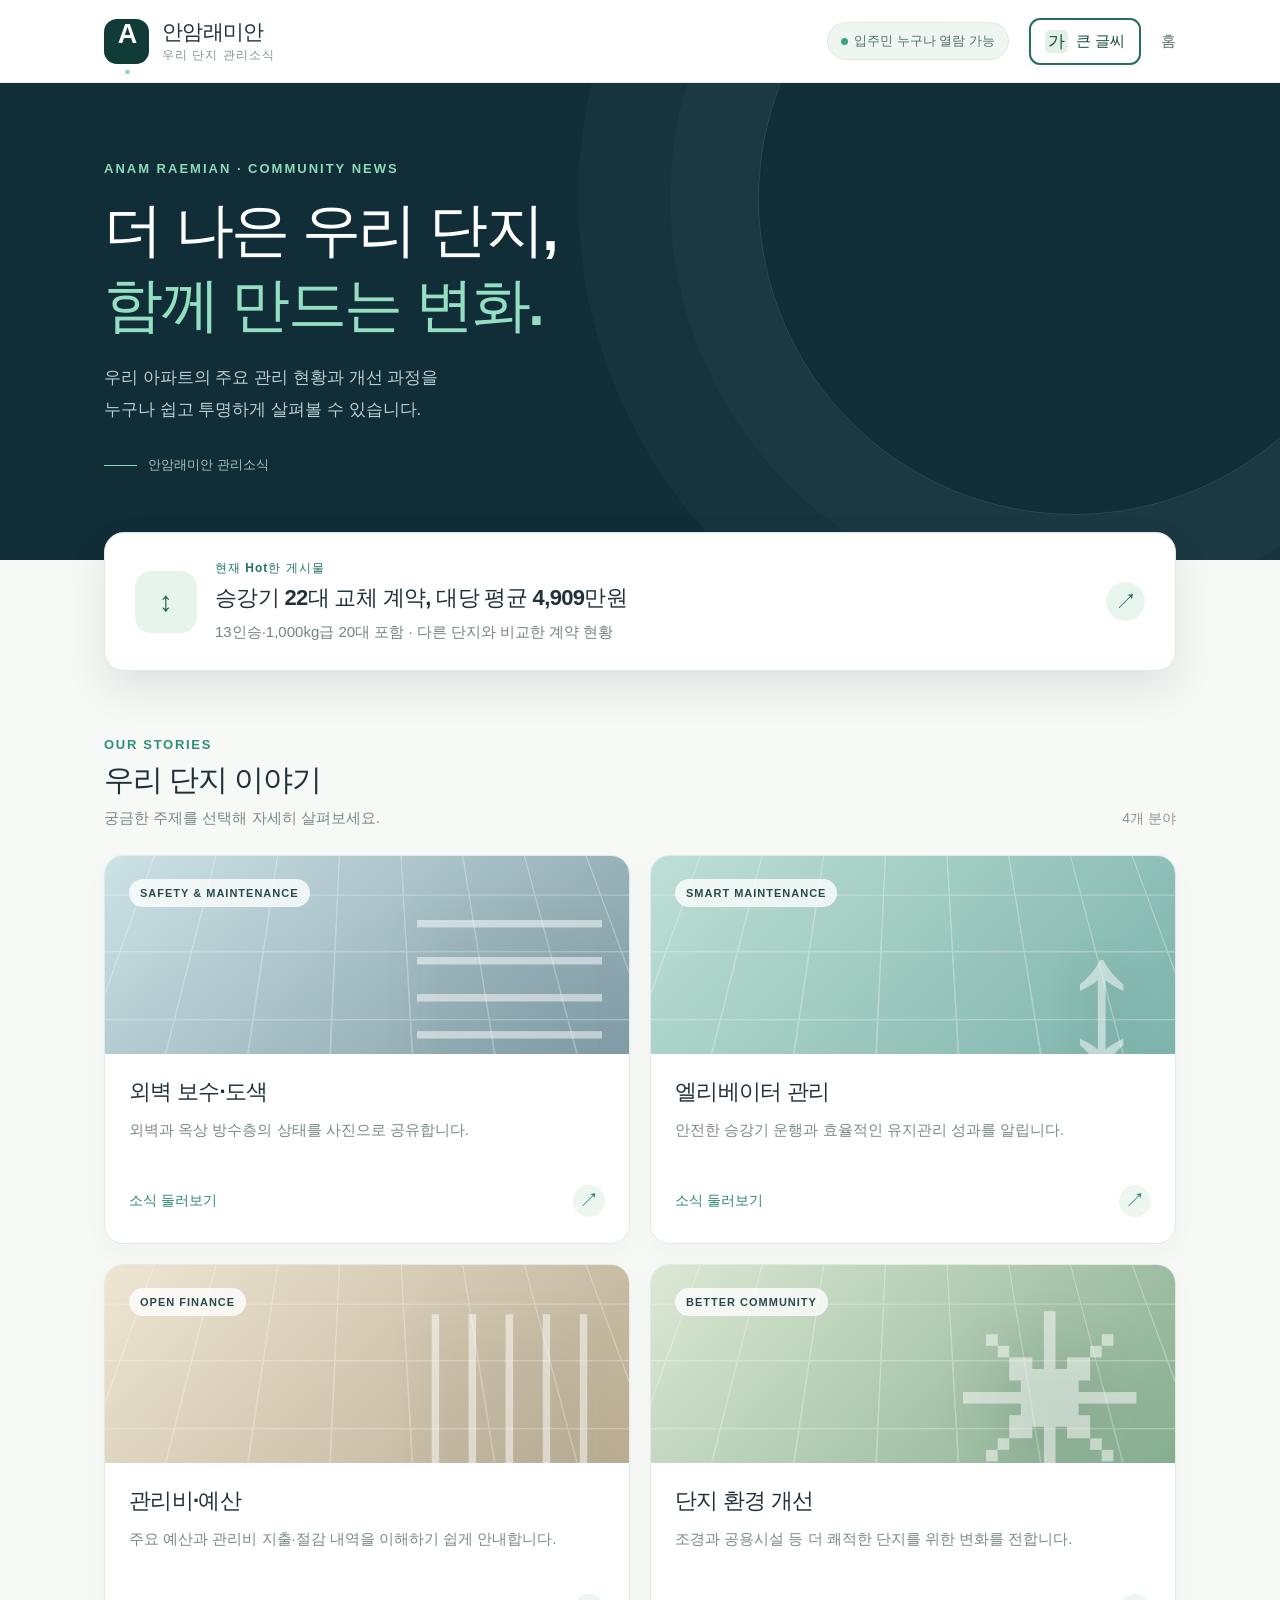
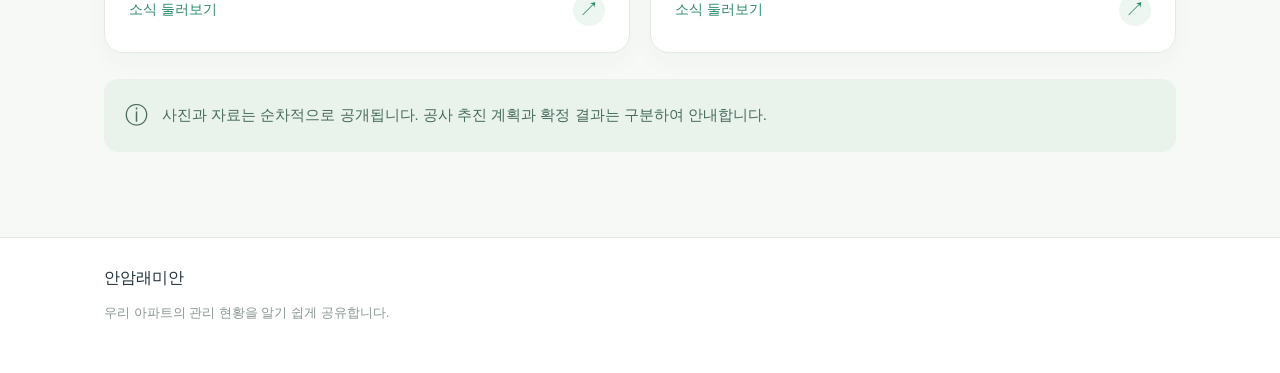
==== public/index.html @ 0c21eeae "첫 등록" ====
<!doctype html>
<html lang="ko">

<head>
    <meta charset="utf-8">
    <meta name="viewport" content="width=device-width,initial-scale=1">
    <meta name="theme-color" content="#102b39">
    <meta name="description" content="안암래미안 아파트 관리소식과 시설 개선 현황을 공유합니다.">
    <title>안암래미안 | 우리 단지 관리소식</title>
    <link rel="stylesheet" href="style.css">
    <link rel="stylesheet" href="elevator-report.css">
    <link rel="stylesheet" href="senior-mode.css">
</head>

<body>
    <header class="topbar">
        <div class="shell top-inner"><a class="brand" href="#home" aria-label="안암래미안 홈"><span
                    class="brand-symbol">A<span class="dot">.</span></span><span class="brand-copy">안암래미안<small>우리 단지
                        관리소식</small></span></a>
            <div class="top-actions"><span class="public-pill"><span class="alive"></span>입주민 누구나 열람 가능</span><button
                    type="button" class="senior-toggle" id="senior-toggle" aria-pressed="false"
                    aria-label="어르신용 큰 글씨 보기"><span class="senior-toggle-icon" aria-hidden="true">가</span><span
                        id="senior-toggle-label">큰 글씨</span></button><a href="#home" class="home-link">홈</a></div>
        </div>
    </header>
    <main id="app"></main>
    <footer class="footer">
        <div class="shell footer-inner">
            <div><strong>안암래미안</strong>
                <p>우리 아파트의 관리 현황을 알기 쉽게 공유합니다.</p>
            </div>
        </div>
    </footer>
    <div class="lightbox" id="lightbox" hidden role="dialog" aria-modal="true" aria-label="사진 확대"><button
            class="close-lightbox" aria-label="닫기">×</button><button class="prev-lightbox" aria-label="이전 사진">‹</button>
        <figure><img id="lightbox-img" alt="">
            <figcaption id="lightbox-caption"></figcaption>
        </figure><button class="next-lightbox" aria-label="다음 사진">›</button>
    </div>
    <script src="content.js"></script>
    <script src="elevator-data.js"></script>
    <script src="elevator-report.js"></script>
    <script src="accessibility.js"></script>
    <script src="app.js"></script>
</body>

</html>
---- public/style.css ----
:root{font-family:Pretendard,'Noto Sans KR',-apple-system,BlinkMacSystemFont,'Segoe UI',sans-serif;color:#21313b;background:#f7f9f7;font-synthesis:none}*{box-sizing:border-box}html{scroll-behavior:smooth}body{margin:0}a{color:inherit;text-decoration:none}button{font:inherit;cursor:pointer}button:focus-visible,a:focus-visible{outline:3px solid #339975;outline-offset:3px}.shell{max-width:1140px;margin:auto;padding:0 34px}.topbar{background:#fff;border-bottom:1px solid #e7ece9;position:sticky;top:0;z-index:10}.top-inner{height:82px;display:flex;align-items:center;justify-content:space-between}.brand{display:flex;align-items:center;gap:13px}.brand-symbol{width:45px;height:45px;display:grid;place-items:center;background:#113b36;color:white;font-weight:800;font-size:27px;border-radius:13px;letter-spacing:-2px}.dot{color:#8dd2b4}.brand-copy{font-weight:850;font-size:20px;letter-spacing:-.7px;line-height:1.15}.brand-copy small{display:block;font-size:11px;letter-spacing:1px;font-weight:600;color:#84928d;margin-top:5px}.top-actions{display:flex;align-items:center;gap:20px}.public-pill{font-size:12px;color:#527266;background:#eff6f1;border:1px solid #dceadf;border-radius:30px;padding:9px 13px}.alive{display:inline-block;width:7px;height:7px;background:#38a57b;border-radius:50%;margin-right:6px}.home-link{font-size:14px;font-weight:700;color:#61736d}.hero{background:#112e38;color:#fff;position:relative;overflow:hidden}.hero:after{content:'';position:absolute;right:-110px;top:-200px;width:630px;height:630px;border:1px solid #ffffff1f;border-radius:50%;box-shadow:0 0 0 88px #ffffff06,0 0 0 180px #ffffff06;pointer-events:none}.hero-inner{padding-top:78px;padding-bottom:86px;position:relative;z-index:1}.eyebrow{color:#8edbb7;font-size:12px;letter-spacing:2px;font-weight:800}.hero h1{font-size:clamp(34px,5.5vw,59px);line-height:1.27;letter-spacing:-2.4px;margin:17px 0 19px;font-weight:850}.hero h1 em{font-style:normal;color:#94dec1}.hero p{font-size:16px;line-height:1.9;color:#bdced0;margin:0;max-width:560px}.hero-bottom{margin-top:30px;display:flex;align-items:center;gap:11px;font-size:12px;color:#abc2bf}.line{width:33px;height:1px;background:#8edbb7}.section{padding:66px 0 85px}.section-head{display:flex;align-items:flex-end;justify-content:space-between;margin-bottom:27px}.section-head .kicker{color:#309075;font-size:12px;font-weight:800;letter-spacing:1.7px}.section-head h2{font-size:30px;letter-spacing:-1.1px;margin:8px 0 8px}.section-head p{color:#7a8a86;margin:0;font-size:14px}.count{font-size:13px;color:#8a9994}.category-grid{display:grid;grid-template-columns:repeat(2,minmax(0,1fr));gap:20px}.category-card{position:relative;border:1px solid #e1eae5;border-radius:19px;overflow:hidden;display:block;background:#fff;box-shadow:0 9px 25px #24362c08;transition:transform .2s,box-shadow .2s}.category-card:hover{transform:translateY(-4px);box-shadow:0 16px 35px #24362c17}.card-art{height:198px;position:relative;overflow:hidden;background-color:#d8e6e4}.card-art.sky{background:linear-gradient(140deg,#cce2e5,#819ca6)}.card-art.mint{background:linear-gradient(135deg,#bedfd5,#7cb3aa)}.card-art.sand{background:linear-gradient(135deg,#eee6d3,#b9ac92)}.card-art.leaf{background:linear-gradient(135deg,#dce8d5,#86ad8f)}.art-grid{position:absolute;inset:0;opacity:.29;background-image:linear-gradient(#fff 1px,transparent 1px),linear-gradient(90deg,#fff 1px,transparent 1px);background-size:48px 48px;transform:perspective(400px) rotateX(30deg) scale(1.5)}.art-icon{position:absolute;right:27px;bottom:-39px;font-size:185px;line-height:1;font-weight:200;color:#ffffff80;text-shadow:0 7px 45px #16393225}.art-tag{position:absolute;left:24px;top:23px;background:#ffffffc9;color:#294a4a;padding:8px 11px;border-radius:30px;font-size:10px;letter-spacing:1px;font-weight:800}.card-art.has-img{background-size:cover;background-position:center}.card-art.has-img .art-icon,.card-art.has-img .art-grid{display:none}.card-body{padding:23px 24px 26px}.card-body h3{font-size:21px;letter-spacing:-.7px;margin:0 0 9px}.card-body p{font-size:13px;color:#7a8b85;line-height:1.8;min-height:45px;margin:0 0 19px}.card-foot{display:flex;justify-content:space-between;align-items:center;color:#288a6c;font-size:13px;font-weight:800}.arrow-round{border-radius:50%;width:32px;height:32px;background:#edf6f1;display:grid;place-items:center;font-size:20px}.info-banner{margin-top:26px;background:#eaf2ec;border-radius:14px;display:flex;gap:14px;align-items:center;padding:18px 21px;color:#476b5d;font-size:13px;line-height:1.6}.info-mark{font-size:23px}.footer{border-top:1px solid #e0e8e3;background:#fff}.footer-inner{padding-top:30px;padding-bottom:36px;display:flex;justify-content:space-between;gap:20px}.footer strong{font-size:16px}.footer p,.footer span{font-size:12px;color:#899792;line-height:1.7}.footer span{max-width:320px}.back-link{display:inline-flex;gap:7px;align-items:center;font-size:14px;color:#607b70;font-weight:700;margin-bottom:28px}.subhero{background:#112e38;color:#fff;padding:52px 0}.subhero .eyebrow{font-size:11px}.subhero h1{margin:10px 0;font-size:38px;letter-spacing:-1.5px}.subhero p{color:#bed0cf;line-height:1.75;margin:0}.posts{display:grid;grid-template-columns:repeat(2,minmax(0,1fr));gap:16px}.post-card{display:block;border:1px solid #e0e8e3;background:#fff;border-radius:16px;padding:25px;transition:box-shadow .2s}.post-card:hover{box-shadow:0 12px 25px #1e3e3215}.post-card .meta,.date{font-size:12px;color:#86958e}.post-card h3{margin:10px 0;font-size:20px;letter-spacing:-.5px}.post-card p{color:#7a8982;line-height:1.75;font-size:14px}.post-bottom{margin-top:20px;color:#257d65;font-weight:800;font-size:13px}.article{background:#fff;border:1px solid #e2e9e5;padding:clamp(22px,4vw,44px);border-radius:20px}.article-title{font-size:clamp(27px,4vw,40px);line-height:1.3;letter-spacing:-1px;margin:13px 0 10px}.article-intro{font-size:16px;color:#6c7a74;line-height:1.85;margin:24px 0 32px}.notice{border-radius:12px;background:#f0f6f2;padding:17px 20px;color:#507665;line-height:1.8;font-size:14px}.gallery-head{margin:36px 0 16px;display:flex;justify-content:space-between;align-items:center}.gallery-head h3{margin:0}.tabs{display:flex;gap:9px;flex-wrap:wrap;margin-bottom:18px}.tab{border:1px solid #dae6df;background:white;padding:9px 14px;border-radius:30px;color:#587265;font-size:13px}.tab.active{background:#194e40;color:white;border-color:#194e40}.gallery-grid{display:grid;grid-template-columns:repeat(4,minmax(0,1fr));gap:12px}.photo{border:0;background:#f3f6f2;padding:0;border-radius:12px;overflow:hidden;text-align:left}.photo img{width:100%;aspect-ratio:1/1;object-fit:cover;display:block}.photo strong,.photo small{display:block;padding:0 11px}.photo strong{font-size:12px;padding-top:9px}.photo small{font-size:11px;color:#7e9287;padding-bottom:12px;padding-top:3px}.empty{padding:40px 25px;text-align:center;border:1px dashed #d6e4dd;border-radius:14px;color:#81928a;background:#f8faf8;font-size:14px;line-height:1.9}.lightbox{position:fixed;inset:0;background:#061714ed;color:white;z-index:100;display:flex;align-items:center;justify-content:center;gap:12px;padding:30px}.lightbox[hidden]{display:none}.lightbox figure{margin:0;max-width:min(90vw,1050px);text-align:center}.lightbox img{max-width:100%;max-height:78vh;object-fit:contain}.lightbox figcaption{padding-top:12px;font-size:13px}.lightbox button{background:#ffffff30;border:0;border-radius:50%;color:#fff;width:43px;height:43px;font-size:29px;flex-shrink:0}.close-lightbox{position:absolute;top:17px;right:17px}.lightbox button:hover{background:#ffffff55}@media(max-width:700px){.shell{padding:0 18px}.top-inner{height:68px}.brand-symbol{width:38px;height:38px;font-size:23px}.brand-copy{font-size:17px}.brand-copy small{font-size:10px}.public-pill{display:none}.hero-inner{padding-top:61px;padding-bottom:65px}.hero h1{font-size:38px;letter-spacing:-1.6px}.hero p{font-size:14px}.section{padding:44px 0 60px}.section-head h2{font-size:25px}.section-head p{font-size:12px}.category-grid{gap:12px}.card-art{height:138px}.art-icon{font-size:130px;right:8px;bottom:-22px}.art-tag{left:12px;top:12px;font-size:8px;padding:6px 8px;letter-spacing:.3px}.card-body{padding:16px 13px 17px}.card-body h3{font-size:17px;margin-bottom:7px}.card-body p{font-size:11px;line-height:1.65;min-height:72px}.card-foot{font-size:11px}.arrow-round{height:26px;width:26px;font-size:16px}.info-banner{font-size:12px}.footer-inner{display:block}.subhero{padding:39px 0}.subhero h1{font-size:29px}.posts{grid-template-columns:1fr}.gallery-grid{grid-template-columns:repeat(2,minmax(0,1fr))}.article{padding:19px}.lightbox{gap:5px;padding:10px}.lightbox button{width:28px;height:34px;border-radius:8px;font-size:22px}.lightbox figure{max-width:calc(100vw - 76px)}}@media(max-width:360px){.card-body h3{font-size:15px}.card-body p{min-height:88px}.art-tag{font-size:7px}.category-grid{gap:9px}}


/* v6: 가독성 향상 — 본문과 카드 글자 크기를 소폭 확대 (PC + 모바일) */
.brand-copy{font-size:21px}
.brand-copy small{font-size:12px}
.public-pill{font-size:13px}
.home-link{font-size:15px}
.eyebrow,.section-head .kicker{font-size:13px}
.hero p{font-size:17px}
.hero-bottom{font-size:13px}
.section-head p{font-size:15px}
.count{font-size:14px}
.art-tag{font-size:11px}
.card-body h3{font-size:22px}
.card-body p{font-size:15px;min-height:50px}
.card-foot{font-size:14px}
.info-banner{font-size:15px}
.footer p,.footer span{font-size:13px}
.back-link{font-size:15px}
.subhero p{font-size:17px}
.post-card .meta,.date{font-size:13px}
.post-card p{font-size:15px}
.post-bottom{font-size:14px}
.article-intro{font-size:17px}
.notice{font-size:16px}
.tab{font-size:15px}
.photo strong{font-size:14px}
.photo small{font-size:13px}
.lightbox figcaption{font-size:15px}
.empty{font-size:15px}

@media(max-width:700px){
  .brand-copy{font-size:18px}
  .brand-copy small{font-size:11px}
  .hero p{font-size:15px}
  .hero-bottom{font-size:13px}
  .section-head p{font-size:14px}
  .art-tag{font-size:10px}
  .card-body h3{font-size:18px;line-height:1.4}
  .card-body p{font-size:13px;line-height:1.65;min-height:86px}
  .card-foot{font-size:12px}
  .info-banner{font-size:14px}
  .subhero p{font-size:15px}
  .post-card p{font-size:15px}
  .photo strong{font-size:13px}
  .photo small{font-size:12px}
}
@media(max-width:360px){
  .card-body h3{font-size:17px}
  .card-body p{font-size:12.5px;min-height:98px}
  .art-tag{font-size:9px}
}
---- public/elevator-report.css ----
/* 승강기 비교 리포트: 기존 사이트의 카드 디자인과 조화되는 독립 스타일 */
.spotlight-wrap{position:relative;margin-top:-28px;z-index:2}.spotlight{display:flex;justify-content:space-between;align-items:center;gap:22px;background:#fff;border:1px solid #deebe3;box-shadow:0 18px 40px #071d1719;padding:25px 30px;border-radius:20px}.spotlight-left{display:flex;align-items:center;gap:18px}.spotlight-icon{width:62px;height:62px;flex-shrink:0;background:#e7f4eb;color:#20694e;display:grid;place-items:center;border-radius:16px;font-size:28px}.spotlight-tag{display:inline-block;color:#21765a;font-weight:850;font-size:11px;letter-spacing:1px}.spotlight h2{font-size:20px;letter-spacing:-.65px;margin:6px 0}.spotlight p{color:#73857b;font-size:13px;line-height:1.7;margin:0}.spotlight-arrow{display:grid;place-items:center;flex-shrink:0;width:39px;height:39px;background:#e8f5ee;border-radius:50%;color:#287257;font-size:22px}.spotlight:hover{box-shadow:0 20px 45px #071d1728}
.elevator-report{margin-top:22px}.report-hero{color:#fff;background:radial-gradient(circle at 100% 0%,#2e725b 0%,transparent 43%),linear-gradient(125deg,#123c36,#102a36);padding:clamp(24px,5vw,42px);border-radius:18px;overflow:hidden}.report-eyebrow{font-size:11px;letter-spacing:1.5px;color:#a6e1c7;font-weight:800}.report-hero h2{font-size:clamp(24px,4vw,38px);line-height:1.35;letter-spacing:-1.2px;margin:16px 0}.report-hero h2 span{color:#a9eed0}.report-hero p{font-size:14px;color:#d3e1dc;line-height:1.9;max-width:630px}.report-hero-strip{display:flex;flex-wrap:wrap;gap:10px;margin-top:28px}.report-hero-strip span{border:1px solid #ffffff43;background:#ffffff12;border-radius:30px;padding:9px 13px;font-size:12px}.report-hero-strip b{color:#b6f6d3;margin-left:4px}
.report-stat-grid{display:grid;grid-template-columns:repeat(4,minmax(0,1fr));gap:11px;margin:16px 0 48px}.report-stat{background:#f2f7f3;border:1px solid #e0ece2;border-radius:14px;padding:19px 15px;min-width:0}.report-stat small{display:block;font-size:11px;color:#688375;font-weight:750}.report-stat>b{display:block;margin:10px 0 8px;font-size:clamp(22px,2.7vw,31px);letter-spacing:-1px;white-space:nowrap;color:#184e3b}.report-stat b em{font-size:12px;font-style:normal;font-weight:750;margin-left:3px}.report-stat .stat-text{font-size:25px}.report-stat>span{color:#6e8879;font-size:10px;line-height:1.5;display:block}.report-stat-feature{background:#184e3b}.report-stat-feature small,.report-stat-feature>b,.report-stat-feature span{color:white}
.report-section{margin:48px 0}.report-section-head{display:flex;align-items:flex-start;gap:14px;margin-bottom:22px}.report-no{background:#e7f4ed;color:#287b58;font-weight:850;font-size:13px;padding:9px;border-radius:9px;flex-shrink:0}.report-section-head h3{font-size:clamp(19px,2.6vw,25px);margin:0 0 8px;line-height:1.4;letter-spacing:-.7px;color:#1b3832}.report-section-head p{font-size:13px;line-height:1.75;color:#819085;margin:0}.report-highlight{background:#edf6f0;border-left:4px solid #319b73;padding:16px 19px;border-radius:0 10px 10px 0;font-size:14px;color:#597866;line-height:1.75;margin-bottom:18px}.report-highlight strong{font-size:17px;color:#244c38}.report-highlight em{font-style:normal;color:#16875e}
.raw-chart{background:#f9fbfa;border:1px solid #e7eee9;padding:19px;border-radius:14px}.report-bar-row{display:grid;grid-template-columns:164px 1fr 83px;align-items:center;gap:11px;min-height:29px;margin:5px 0;font-size:11px}.report-bar-label{white-space:nowrap;overflow:hidden;text-overflow:ellipsis;color:#5c7366}.report-bar-track{background:#e6eeea;border-radius:4px;height:10px;overflow:hidden}.report-bar-fill{height:100%;display:block;background:#a1bdb0;border-radius:4px}.report-bar-value{text-align:right;color:#527766;white-space:nowrap;font-weight:780;font-variant-numeric:tabular-nums}.report-bar-value small{font-size:10px;font-weight:400;margin-left:2px}.report-bar-ours{margin:9px -9px;padding:7px 9px;border-radius:10px;background:#e5f4ec}.report-bar-ours .report-bar-label,.report-bar-ours .report-bar-value{font-weight:850;color:#096b45}.report-bar-ours .report-bar-fill{background:#149468}
.report-fine{font-size:11px;line-height:1.9;color:#778b80;margin:13px 0}.report-fine strong{color:#5b7566}.report-fine a{color:#1b7959;text-decoration:underline;text-underline-offset:3px}.report-soft{background:#f7faf8;border:1px solid #e7eee9;border-radius:16px;padding:25px}.report-story-grid{display:grid;grid-template-columns:repeat(2,minmax(0,1fr));gap:13px}.report-story{background:white;border:1px solid #e4ede6;border-radius:14px;padding:22px}.story-mark{display:grid;place-items:center;width:42px;height:42px;border-radius:12px;background:#e1f1e8;color:#19704e;font-size:21px;font-weight:900}.report-story h4{margin:17px 0 7px;font-size:16px;color:#214a3a}.report-story p{font-size:12px;line-height:1.9;color:#6c7c72;margin:0}.report-subtitle{margin:27px 0 11px;font-size:17px}.report-warning{background:#fff7e9;border:1px solid #f0ddbb;padding:15px 17px;border-radius:10px;font-size:12px;line-height:1.8;color:#886a3e}.report-warning strong{display:block;margin-bottom:3px;color:#815520;font-size:13px}
.normalized-chart{border:1px solid #e2ebe4;background:white;border-radius:13px;padding:19px;margin-top:14px}.norm-row{display:grid;grid-template-columns:138px 1fr 108px;align-items:center;gap:13px;min-height:65px;padding:7px 5px;border-bottom:1px solid #e6eee8}.norm-row:last-child{border-bottom:none}.norm-label strong,.norm-label small,.norm-value strong,.norm-value small{display:block}.norm-label strong{color:#41614f;font-size:12px}.norm-label small{color:#91a198;font-size:10px;line-height:1.4;margin-top:4px}.norm-track{height:16px;border-radius:4px;background:#edf3ed;overflow:hidden}.norm-track>span{height:100%;display:block;background:#a1bcaf;border-radius:4px}.norm-value{text-align:right}.norm-value strong{color:#47735d;font-size:15px;font-variant-numeric:tabular-nums}.norm-value strong small{display:inline;font-size:10px;margin-left:2px}.norm-value>small{color:#83978a;font-size:10px;margin-top:3px}.norm-ours{background:#ebf7ef;border-radius:10px;padding-left:8px;padding-right:8px}.norm-ours .norm-track span{background:#24946c}.norm-ours .norm-label strong,.norm-ours .norm-value strong{color:#116e4a}
.timeline{border-left:2px solid #cce5d4;margin:22px 0 22px 13px}.timeline-item{padding:0 0 23px 22px;display:grid;grid-template-columns:112px 1fr;gap:12px;position:relative}.timeline-item:last-child{padding-bottom:0}.timeline-item:before{content:'';position:absolute;left:-8px;top:3px;width:12px;height:12px;border-radius:50%;background:#bad9c8;border:2px solid white;box-shadow:0 0 0 1px #cce5d4}.timeline-item.current:before{background:#199169}.timeline-item>span{font-size:12px;color:#277953;font-weight:800}.timeline-item strong{font-size:14px}.timeline-item p{font-size:12px;color:#75877a;line-height:1.75;margin:6px 0 0}
.report-details{background:#f6f9f6;border:1px solid #e1eae3;border-radius:13px;overflow:hidden}.report-details>summary{padding:17px 21px;cursor:pointer;font-size:14px;font-weight:780;color:#296046;display:flex;justify-content:space-between}.report-details summary::marker{content:''}.report-details>summary span{font-size:19px}.report-details[open]>summary span{transform:rotate(180deg)}.table-scroller{overflow-x:auto;max-width:100%;padding:0 15px}.report-table{width:100%;border-collapse:collapse;min-width:760px;font-size:11px}.report-table th,.report-table td{border-bottom:1px solid #e1ebe4;padding:11px 8px;text-align:left;white-space:nowrap}.report-table thead th{font-size:11px;color:#6a806e;background:#e6efe9}.report-table tbody th{font-weight:670}.report-table tbody tr:nth-child(even){background:#fff}.report-table tbody tr.our-row{background:#dff3e7;font-weight:850;color:#0b734d}.report-table .align-num{text-align:right;font-weight:800}.row-tag{font-size:9px;color:#fff;background:#167e58;border-radius:6px;padding:3px 5px;margin-left:4px}.report-details>.report-fine{padding:0 20px 14px}
.report-ending{background:#e8f3ed;border-radius:13px;padding:25px;margin-top:45px}.report-ending b{display:block;color:#20563d;font-size:19px}.report-ending p{color:#597866;line-height:1.85;font-size:13px;margin:10px 0 0}
@media(max-width:800px){.report-stat-grid{grid-template-columns:repeat(2,minmax(0,1fr));gap:10px}.report-bar-row{grid-template-columns:125px 1fr 75px;gap:7px}.report-bar-label{font-size:10px}.norm-row{grid-template-columns:110px 1fr 98px;gap:7px}}
@media(max-width:550px){.spotlight{padding:16px 15px;gap:10px}.spotlight-left{gap:11px}.spotlight-icon{width:42px;height:42px;font-size:21px;border-radius:10px}.spotlight h2{font-size:15px;line-height:1.5}.spotlight p{font-size:10px}.spotlight-arrow{width:26px;height:26px;font-size:17px}.spotlight-tag{font-size:9px}.report-hero{padding:23px 17px}.report-hero p{font-size:12px}.report-hero-strip{gap:7px}.report-hero-strip span{font-size:10px;padding:7px 9px}.report-stat-grid{margin-bottom:35px}.report-stat{padding:15px 11px}.report-stat>b{font-size:23px}.report-stat b em{font-size:10px}.report-stat .stat-text{font-size:22px}.report-section{margin:34px 0}.report-section-head{gap:8px}.report-section-head h3{font-size:19px}.report-highlight{font-size:12px}.report-highlight strong{font-size:14px}.raw-chart{padding:8px}.report-bar-row{grid-template-columns:95px 1fr 67px;gap:5px;font-size:10px;min-height:27px}.report-bar-label{font-size:9px}.report-bar-value{font-size:10px}.report-bar-value small{font-size:8px}.report-bar-track{height:9px}.report-soft{padding:17px 12px}.report-story-grid{grid-template-columns:1fr}.report-story{padding:17px}.normalized-chart{padding:8px}.norm-row{grid-template-columns:90px 1fr 75px;gap:6px;min-height:62px}.norm-label strong{font-size:11px}.norm-label small{font-size:9px}.norm-value strong{font-size:12px}.norm-value strong small{font-size:8px}.norm-value>small{font-size:9px}.timeline-item{grid-template-columns:90px 1fr;gap:8px;padding-left:16px}.timeline-item>span{font-size:10px}.timeline-item strong{font-size:12px}.report-ending{padding:19px}.report-ending b{font-size:16px}}
@media print{.topbar,.footer,.back-link,.spotlight-wrap,.lightbox{display:none!important}.article{border:none!important;padding:0!important}.report-details{break-inside:avoid}.report-details:not([open]) .table-scroller{display:block!important}.report-hero,.report-stat-feature{print-color-adjust:exact}}

.report-chart-legend{display:flex;gap:13px;flex-wrap:wrap;margin:12px 0;font-size:11px;color:#647c6c}.report-chart-legend span{display:inline-flex;align-items:center;gap:6px}.report-chart-legend i{display:inline-block;width:10px;height:10px;border-radius:3px}.legend-before,.report-bar-before .report-bar-fill{background:#d7ac76}.legend-ours{background:#149468}.legend-other{background:#a1bdb0}.before-label{display:block;font-size:9px;color:#a67d4b;margin-top:3px}


/* v6: 승강기 홍보·비교표 글자 가독성 개선 */
.spotlight-tag{font-size:12px}
.spotlight h2{font-size:22px}
.spotlight p{font-size:15px}
.report-eyebrow{font-size:12px}
.report-hero p{font-size:16px}
.report-hero-strip span{font-size:13px}
.report-stat small{font-size:13px}
.report-stat>span{font-size:12px}
.report-stat b em{font-size:13px}
.report-section-head p{font-size:15px}
.report-highlight{font-size:16px}
.report-bar-row{font-size:13px;min-height:32px}
.report-bar-value small{font-size:11px}
.report-fine{font-size:13px}
.report-story h4{font-size:17px}
.report-story p{font-size:14px}
.report-warning{font-size:14px}
.report-warning strong{font-size:15px}
.norm-label strong{font-size:14px}
.norm-label small{font-size:12px}
.norm-value strong{font-size:16px}
.norm-value>small{font-size:12px}
.timeline-item>span{font-size:14px}
.timeline-item strong{font-size:15px}
.timeline-item p{font-size:14px}
.report-details>summary{font-size:16px}
.report-table{font-size:13px;min-width:820px}
.report-table thead th{font-size:13px}
.report-ending p{font-size:15px}
.report-chart-legend{font-size:13px}
.before-label{font-size:11px}

@media(max-width:800px){
  .report-bar-row{font-size:12px}
}
@media(max-width:550px){
  .spotlight h2{font-size:17px}
  .spotlight p{font-size:12px}
  .spotlight-tag{font-size:11px}
  .report-hero p{font-size:14px}
  .report-hero-strip span{font-size:12px}
  .report-stat small{font-size:12px}
  .report-stat>span{font-size:11px}
  .report-section-head p{font-size:14px}
  .report-highlight{font-size:14px}
  .report-highlight strong{font-size:16px}
  .report-bar-row{font-size:11px;min-height:31px}
  .report-bar-label,.report-bar-value{font-size:11px}
  .report-bar-value small{font-size:10px}
  .report-fine{font-size:12px}
  .report-story p{font-size:14px}
  .report-warning{font-size:13px}
  .norm-label strong{font-size:12px}
  .norm-label small,.norm-value>small{font-size:11px}
  .norm-value strong{font-size:13px}
  .timeline-item>span{font-size:12px}
  .timeline-item strong{font-size:14px}
  .timeline-item p{font-size:13px}
  .report-ending b{font-size:17px}
}
---- public/senior-mode.css ----
/*
 * 안암래미안 v7 · 어르신용 큰 글씨 보기
 * v6 디자인/게시판/사진/보고서 코드에 영향을 주지 않도록
 * html.senior-mode 클래스로만 동작합니다.
 * 폰트 확대, 명도 대비, 터치 대상 확대. 모바일 카드는 한 줄 한 개.
 */
.senior-toggle {
  min-height: 44px;
  padding: 10px 14px;
  border: 2px solid #277052;
  border-radius: 11px;
  background: #fff;
  color: #184c37;
  font-size: 15px;
  font-weight: 850;
  display: inline-flex;
  align-items: center;
  justify-content: center;
  gap: 8px;
  white-space: nowrap;
  box-shadow: 0 2px 8px #153a280d;
}
.senior-toggle:hover { background:#f0f7f2 }
.senior-toggle:focus-visible { outline: 3px solid #157f53; outline-offset: 3px }
.senior-toggle-icon {
  display: inline-grid;
  place-items: center;
  width: 23px;
  height: 23px;
  border-radius: 5px;
  background: #e2f1e8;
  font-size: 17px;
  line-height: 1;
}
html.senior-mode .senior-toggle {
  background: #184c37;
  color: #fff;
  border-color: #184c37;
}
html.senior-mode .senior-toggle-icon { background: #def2e5; color:#184c37 }

/* 기본 가독성 */
html.senior-mode { font-size: 20px }
html.senior-mode body { color: #162a22; background: #f7faf7 }
html.senior-mode .top-inner { min-height: 84px; height: auto; padding-top: 10px; padding-bottom: 10px; gap: 12px }
html.senior-mode .top-actions { gap: 14px }
html.senior-mode .brand-copy { font-size: 23px }
html.senior-mode .brand-copy small { font-size: 14px; color:#3f5c4f }
html.senior-mode .home-link { font-size: 19px; color:#1c4d36; padding: 11px 4px; min-height: 44px }
html.senior-mode .hero-inner { padding-top: 76px; padding-bottom: 78px }
html.senior-mode .hero h1 { font-size: clamp(40px,5.1vw,65px); line-height: 1.38; letter-spacing: -1.5px }
html.senior-mode .hero p { font-size: 21px; line-height: 1.8; color:#e2eded }
html.senior-mode .hero-bottom,html.senior-mode .eyebrow,html.senior-mode .section-head .kicker { font-size: 16px }
html.senior-mode .section-head h2 { font-size: 38px; line-height: 1.3 }
html.senior-mode .section-head p { font-size: 20px; color:#3c584b; line-height:1.7 }
html.senior-mode .count { font-size: 17px; color:#3c584b }
html.senior-mode .category-grid { gap: 24px }
html.senior-mode .category-card { border: 2px solid #a4bdad }
html.senior-mode .card-body { padding: 26px }
html.senior-mode .card-body h3 { font-size: 27px; line-height:1.45 }
html.senior-mode .card-body p { font-size: 20px; line-height: 1.75; min-height:0; color:#385247 }
html.senior-mode .card-foot { font-size: 19px; color:#185e45 }
html.senior-mode .arrow-round { min-width: 44px; min-height: 44px; font-size:24px }
html.senior-mode .art-tag { font-size: 13px }
html.senior-mode .info-banner { font-size: 20px; line-height:1.75; color:#284d3c }
html.senior-mode .footer strong { font-size:22px }
html.senior-mode .footer p,html.senior-mode .footer span { font-size: 17px; color:#40594c }
html.senior-mode .back-link { font-size:20px; min-height:44px; align-items:center }
html.senior-mode .subhero h1 { font-size:43px }
html.senior-mode .subhero p { font-size:20px; color:#e0eeea }
html.senior-mode .post-card { padding:30px; border:2px solid #b1c7b9 }
html.senior-mode .post-card h3 { font-size:25px; line-height:1.45 }
html.senior-mode .post-card .meta,html.senior-mode .date { font-size:17px; color:#445a4d }
html.senior-mode .post-card p { font-size:20px; line-height:1.8; color:#385246 }
html.senior-mode .post-bottom { font-size:19px }
html.senior-mode .article-title { font-size:clamp(31px,4.5vw,46px); line-height:1.42 }
html.senior-mode .article-intro { font-size:21px; line-height:1.9; color:#354d42 }
html.senior-mode .notice { font-size:20px; line-height:1.85; color:#28563e }
html.senior-mode .gallery-head h3 { font-size:26px }
html.senior-mode .gallery-head h3 span { font-size:18px!important; color:#405d4c!important }
html.senior-mode .tabs { gap:12px }
html.senior-mode .tab { min-height:50px; border:2px solid #70967d; font-size:19px; padding:11px 19px; color:#194b36; font-weight:750 }
html.senior-mode .tab.active { color:white; border-color:#194e40 }
html.senior-mode .gallery-grid { grid-template-columns: repeat(3,minmax(0,1fr)); gap:18px }
html.senior-mode .photo { border:2px solid #ccdcd0; border-radius:13px }
html.senior-mode .photo strong { font-size:19px; padding:12px 14px 0 }
html.senior-mode .photo small { font-size:17px; line-height:1.6; padding:4px 14px 15px; color:#375543 }
html.senior-mode .empty { font-size:20px; color:#385445 }
html.senior-mode .lightbox { gap:13px }
html.senior-mode .lightbox button { width:54px; height:54px; font-size:34px; border:1px solid #ffffff91 }
html.senior-mode .lightbox figcaption { font-size:21px; line-height:1.5 }

/* 승강기 계약 보고서: 텍스트, 그래프, 표 모두 함께 확대 */
html.senior-mode .spotlight { padding:29px 30px; border:2px solid #9bbdab }
html.senior-mode .spotlight-tag { font-size:16px }
html.senior-mode .spotlight h2 { font-size:26px; line-height:1.45 }
html.senior-mode .spotlight p { font-size:19px; line-height:1.75; color:#395647 }
html.senior-mode .spotlight-icon { width:66px; height:66px }
html.senior-mode .spotlight-arrow { width:48px; height:48px }
html.senior-mode .report-eyebrow { font-size:16px }
html.senior-mode .report-hero h2 { font-size:clamp(30px,4vw,43px); line-height:1.4 }
html.senior-mode .report-hero p { font-size:21px; line-height:1.85; color:#edf7f3 }
html.senior-mode .report-hero-strip span { font-size:18px; padding:12px 15px }
html.senior-mode .report-stat small { font-size:17px; color:#3b5948 }
html.senior-mode .report-stat>b { font-size:clamp(25px,2.8vw,34px); white-space:normal; overflow-wrap:anywhere }
html.senior-mode .report-stat .stat-text { font-size:28px }
html.senior-mode .report-stat b em { font-size:16px }
html.senior-mode .report-stat>span { font-size:16px; line-height:1.6; color:#415c4c }
html.senior-mode .report-stat-feature small,html.senior-mode .report-stat-feature span { color:white }
html.senior-mode .report-section-head h3 { font-size:29px; line-height:1.5 }
html.senior-mode .report-section-head p { font-size:19px; color:#40594d }
html.senior-mode .report-no { font-size:18px; padding:12px }
html.senior-mode .report-highlight { font-size:20px; line-height:1.75; color:#294e3a }
html.senior-mode .report-highlight strong { font-size:22px }
html.senior-mode .report-chart-legend { font-size:17px; line-height:1.6 }
html.senior-mode .report-bar-row { grid-template-columns:190px 1fr 99px; min-height:43px; font-size:17px; gap:11px }
html.senior-mode .report-bar-label { font-size:16px; color:#2e4e3a }
html.senior-mode .report-bar-value { font-size:17px; color:#204d38 }
html.senior-mode .report-bar-value small { font-size:14px }
html.senior-mode .report-fine { font-size:17px; line-height:1.85; color:#3f5b4a }
html.senior-mode .report-story h4 { font-size:23px }
html.senior-mode .report-story p { font-size:19px; line-height:1.85; color:#3b5244 }
html.senior-mode .report-subtitle { font-size:23px }
html.senior-mode .report-warning { font-size:18px; line-height:1.8; color:#6c4e22 }
html.senior-mode .report-warning strong { font-size:20px }
html.senior-mode .norm-row { grid-template-columns:170px 1fr 135px; min-height:82px }
html.senior-mode .norm-label strong { font-size:18px }
html.senior-mode .norm-label small { font-size:15px; color:#426450 }
html.senior-mode .norm-value strong { font-size:20px }
html.senior-mode .norm-value strong small { font-size:14px }
html.senior-mode .norm-value>small { font-size:16px; color:#3d6149 }
html.senior-mode .timeline-item>span { font-size:18px }
html.senior-mode .timeline-item strong { font-size:21px }
html.senior-mode .timeline-item p { font-size:18px; color:#3d5647 }
html.senior-mode .report-details>summary { font-size:21px; min-height:60px; align-items:center }
html.senior-mode .report-table { font-size:18px; min-width:1050px }
html.senior-mode .report-table thead th { font-size:18px; color:#2d4b36 }
html.senior-mode .report-table th,html.senior-mode .report-table td { padding:16px 13px }
html.senior-mode .row-tag { font-size:14px; padding:5px 8px }
html.senior-mode .before-label { font-size:14px; color:#6c4a24 }
html.senior-mode .report-ending b { font-size:24px }
html.senior-mode .report-ending p { font-size:20px; color:#335643 }

@media (max-width: 850px) {
  html.senior-mode .category-grid, html.senior-mode .posts { grid-template-columns: 1fr }
  html.senior-mode .gallery-grid { grid-template-columns:repeat(2,minmax(0,1fr)) }
  html.senior-mode .report-stat-grid { grid-template-columns:repeat(2,minmax(0,1fr)) }
  html.senior-mode .report-story-grid { grid-template-columns:1fr }
}
@media (max-width: 700px) {
  .senior-toggle { padding:9px 10px; font-size:14px; gap:5px }
  .senior-toggle-icon { width:20px; height:20px; font-size:15px }
  .top-actions { gap:10px }
  html.senior-mode .top-inner { min-height:74px; padding-top:8px; padding-bottom:8px }
  html.senior-mode .top-actions { gap:9px }
  html.senior-mode .brand-copy { font-size:18px }
  html.senior-mode .brand-copy small { font-size:11px }
  html.senior-mode .home-link { font-size:17px; padding:11px 0 }
  html.senior-mode .hero-inner { padding-top:53px; padding-bottom:58px }
  html.senior-mode .hero h1 { font-size:clamp(33px,8vw,41px); line-height:1.5; letter-spacing:-1px }
  html.senior-mode .hero p { font-size:19px; line-height:1.8 }
  html.senior-mode .hero p br { display:none }
  html.senior-mode .section-head { gap:10px; align-items:flex-start }
  html.senior-mode .section-head h2 { font-size:30px }
  html.senior-mode .section-head p { font-size:18px }
  html.senior-mode .card-art { height:200px }
  html.senior-mode .card-body { padding:23px }
  html.senior-mode .card-body h3 { font-size:26px }
  html.senior-mode .card-body p { font-size:19px; min-height:0 }
  html.senior-mode .card-foot { font-size:18px }
  html.senior-mode .info-banner { font-size:18px }
  html.senior-mode .subhero h1 { font-size:34px }
  html.senior-mode .subhero p { font-size:18px }
  html.senior-mode .article { padding:21px }
  html.senior-mode .article-intro { font-size:19px }
  html.senior-mode .notice { font-size:18px }
  html.senior-mode .post-card h3 { font-size:24px }
  html.senior-mode .post-card p { font-size:19px }
  html.senior-mode .photo strong { font-size:17px }
  html.senior-mode .photo small { font-size:15px }
  html.senior-mode .gallery-head h3 { font-size:23px }
  html.senior-mode .lightbox { padding:9px; gap:4px }
  html.senior-mode .lightbox button { width:39px; height:50px; font-size:27px; border-radius:8px }
  html.senior-mode .lightbox figure { max-width:calc(100vw - 94px) }
  html.senior-mode .lightbox figcaption { font-size:18px }
  html.senior-mode .spotlight { padding:22px 17px }
  html.senior-mode .spotlight-icon { display:none }
  html.senior-mode .spotlight h2 { font-size:22px }
  html.senior-mode .spotlight p { font-size:17px }
  html.senior-mode .spotlight-tag { font-size:14px }
  html.senior-mode .report-hero h2 { font-size:clamp(27px,7vw,37px) }
  html.senior-mode .report-hero p { font-size:19px }
  html.senior-mode .report-hero-strip span { font-size:16px }
  html.senior-mode .report-section-head h3 { font-size:24px }
  html.senior-mode .report-section-head p { font-size:18px }
  html.senior-mode .report-highlight { font-size:18px }
  html.senior-mode .report-highlight strong { font-size:19px }
  html.senior-mode .raw-chart { padding:12px }
  html.senior-mode .report-bar-row {
    display:grid; grid-template-columns:minmax(0,1fr) auto;
    gap:6px 12px; min-height:72px; padding:9px 3px; align-items:center;
    border-bottom:1px solid #dfe9e1;
  }
  html.senior-mode .report-bar-label { grid-row:1; grid-column:1; font-size:17px; white-space:normal; overflow:visible; text-overflow:clip }
  html.senior-mode .report-bar-value { grid-row:1; grid-column:2; font-size:18px }
  html.senior-mode .report-bar-track { grid-row:2; grid-column:1/-1; height:12px }
  html.senior-mode .norm-row {
    grid-template-columns:minmax(0,1fr) auto; gap:8px 10px;
    min-height:90px; padding:11px 7px;
  }
  html.senior-mode .norm-label { grid-row:1; grid-column:1 }
  html.senior-mode .norm-value { grid-row:1; grid-column:2 }
  html.senior-mode .norm-track { grid-row:2; grid-column:1/-1; height:15px }
  html.senior-mode .norm-label strong { font-size:17px }
  html.senior-mode .norm-label small { font-size:14px }
  html.senior-mode .norm-value strong { font-size:18px }
  html.senior-mode .norm-value>small { font-size:14px }
  html.senior-mode .timeline-item { grid-template-columns:1fr; gap:5px }
  html.senior-mode .report-hero-strip { gap:9px }
  html.senior-mode .report-stat>b { font-size:26px }
  html.senior-mode .report-stat small { font-size:15px }
  html.senior-mode .report-stat>span { font-size:14px }
  html.senior-mode .report-story p,html.senior-mode .report-ending p { font-size:18px }
}
@media (max-width: 370px) {
  .senior-toggle { gap:4px; padding:8px 9px; font-size:13px }
  .senior-toggle-icon { display:none }
  html.senior-mode .brand-symbol { width:34px; height:34px; font-size:20px }
  html.senior-mode .brand { gap:7px }
  html.senior-mode .brand-copy { font-size:16px }
  html.senior-mode .brand-copy small { font-size:10px }
  html.senior-mode .top-actions { gap:7px }
}
@media (prefers-reduced-motion: reduce) {
  html.senior-mode *,html.senior-mode *::before,html.senior-mode *::after { animation-duration:0.01ms!important; transition-duration:0.01ms!important; scroll-behavior:auto!important }
}
@media print { .senior-toggle { display:none!important } }
/* 좁은 화면에서 '4개 분야'가 여러 줄로 찢어지지 않도록 보정 */
html.senior-mode .section-head > div { min-width: 0 }
html.senior-mode .section-head .count { flex: 0 0 auto; white-space: nowrap }
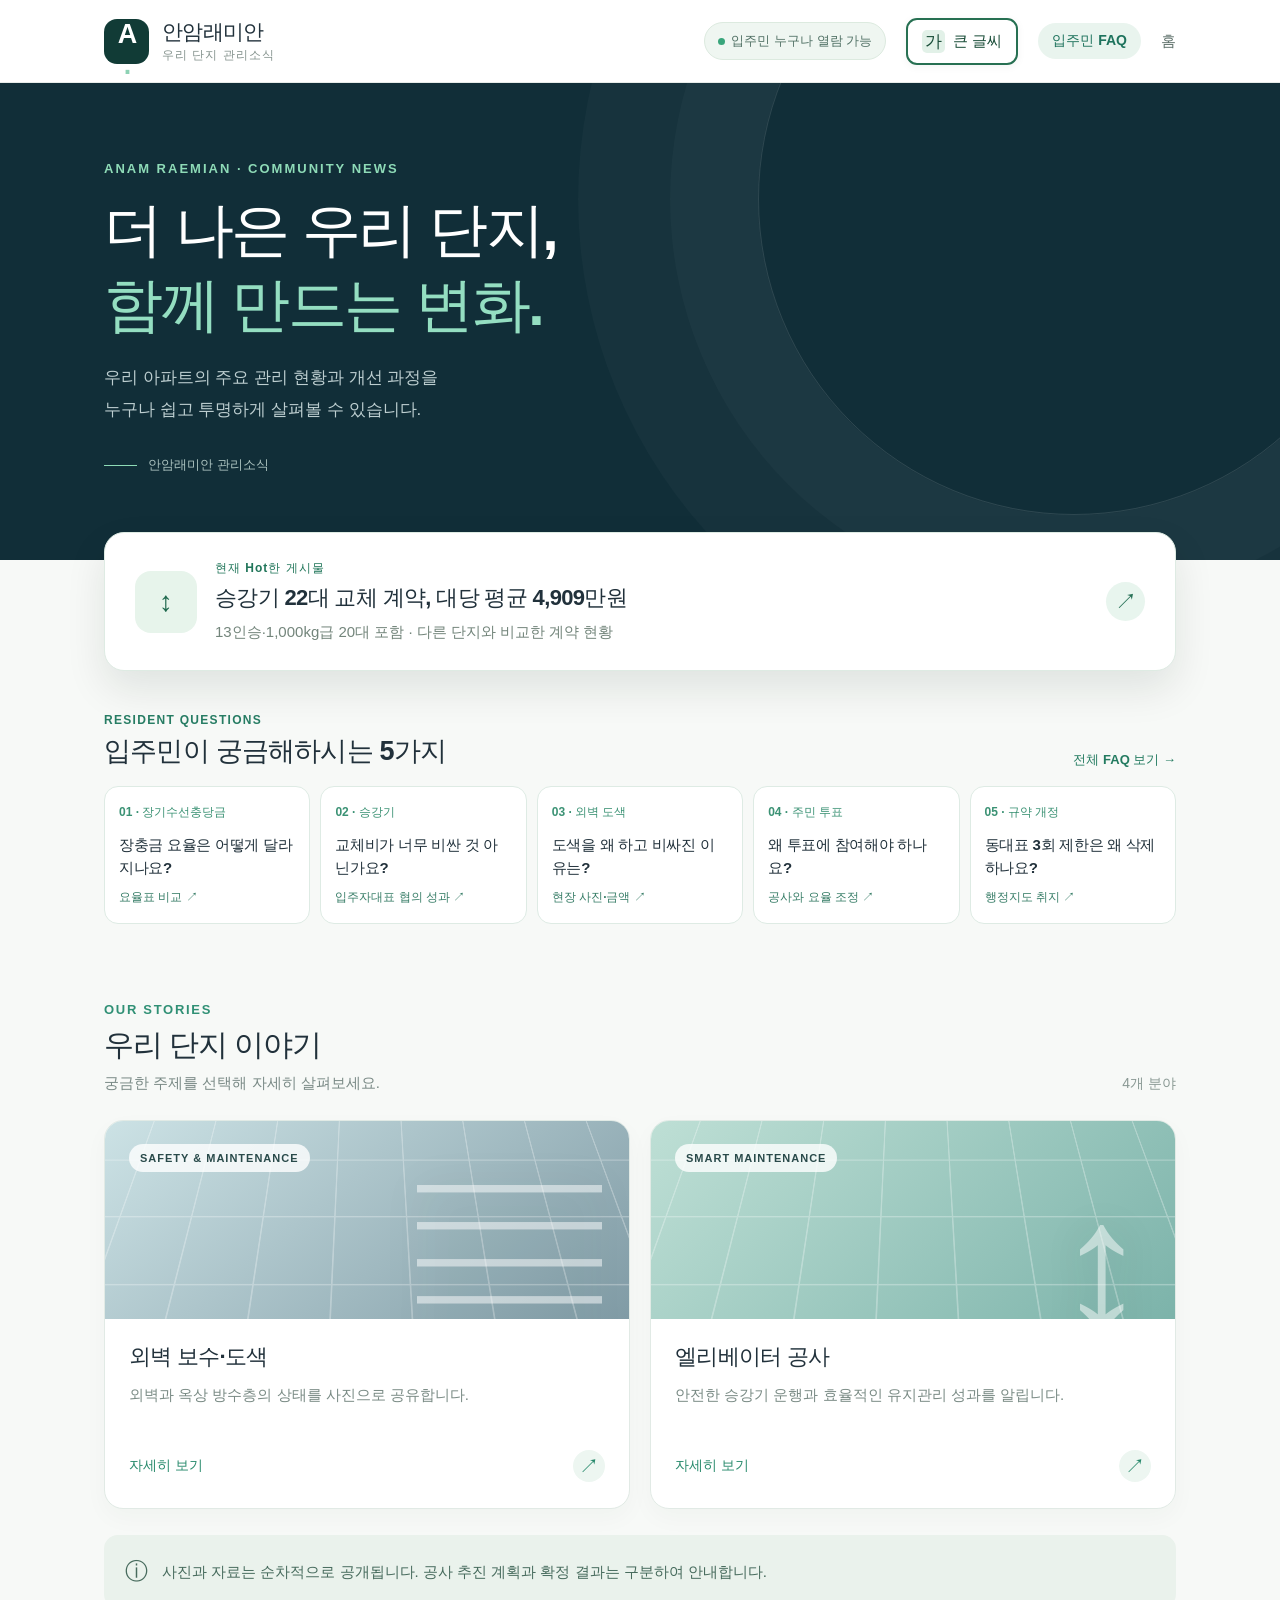
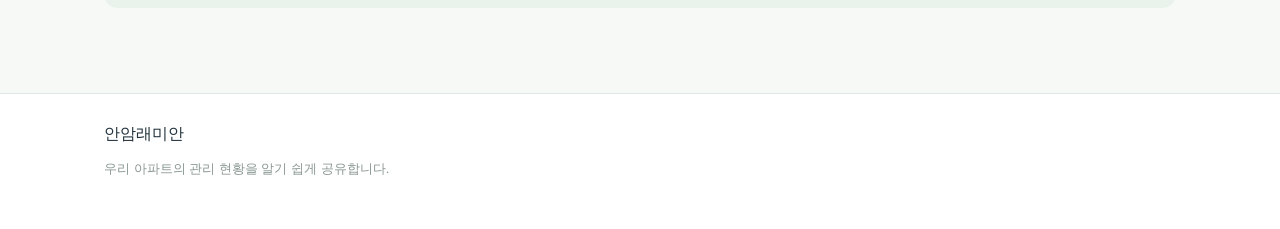
==== commit 1c00de28: "입주민 FAQ 수정 및 큰 글씨 모드 개선" ====
--- a/public/index.html
+++ b/public/index.html
@@ -10,6 +10,7 @@
     <link rel="stylesheet" href="style.css">
     <link rel="stylesheet" href="elevator-report.css">
     <link rel="stylesheet" href="senior-mode.css">
+    <link rel="stylesheet" href="resident-faq.css">
 </head>
 
 <body>
@@ -20,7 +21,7 @@
             <div class="top-actions"><span class="public-pill"><span class="alive"></span>입주민 누구나 열람 가능</span><button
                     type="button" class="senior-toggle" id="senior-toggle" aria-pressed="false"
                     aria-label="어르신용 큰 글씨 보기"><span class="senior-toggle-icon" aria-hidden="true">가</span><span
-                        id="senior-toggle-label">큰 글씨</span></button><a href="#home" class="home-link">홈</a></div>
+                        id="senior-toggle-label">큰 글씨</span></button><a href="#faq" class="faq-nav-link">입주민 FAQ</a><a href="#home" class="home-link">홈</a></div>
         </div>
     </header>
     <main id="app"></main>
@@ -41,6 +42,7 @@
     <script src="elevator-data.js"></script>
     <script src="elevator-report.js"></script>
     <script src="accessibility.js"></script>
+    <script src="resident-faq.js"></script>
     <script src="app.js"></script>
 </body>
 
--- a/public/resident-faq.css
+++ b/public/resident-faq.css
@@ -0,0 +1,1111 @@
+/* 입주민 FAQ : 기존 홈페이지의 녹색·남색 톤 유지 */
+.top-actions .faq-nav-link {
+    font-size: 14px;
+    font-weight: 800;
+    color: #1e735d;
+    border-radius: 24px;
+    padding: 9px 14px;
+    background: #e9f4ee
+}
+
+.faq-entry {
+    padding: 42px 0 12px
+}
+
+.faq-entry-head {
+    display: flex;
+    justify-content: space-between;
+    align-items: end;
+    gap: 12px;
+    margin-bottom: 17px
+}
+
+.faq-entry-head .kicker {
+    font-size: 12px;
+    color: #277d64;
+    font-weight: 800;
+    letter-spacing: 1.3px
+}
+
+.faq-entry-head h2 {
+    font-size: 27px;
+    letter-spacing: -.8px;
+    margin: 6px 0 0
+}
+
+.faq-entry-head a {
+    color: #237b60;
+    font-size: 13px;
+    font-weight: 800
+}
+
+.faq-entry-grid {
+    display: grid;
+    grid-template-columns: repeat(5, minmax(0, 1fr));
+    gap: 10px
+}
+
+.faq-entry-grid a {
+    background: #fff;
+    border: 1px solid #deebe4;
+    border-radius: 14px;
+    padding: 17px 14px;
+    transition: transform .15s, box-shadow .15s;
+    display: flex;
+    flex-direction: column;
+    min-height: 136px
+}
+
+.faq-entry-grid a:hover,
+.faq-topic-grid a:hover {
+    transform: translateY(-2px);
+    box-shadow: 0 9px 24px #1b4f3815
+}
+
+.faq-entry-grid span {
+    font-size: 12px;
+    font-weight: 800;
+    color: #3b9274
+}
+
+.faq-entry-grid strong {
+    margin-top: 12px;
+    font-size: 15px;
+    line-height: 1.55;
+    letter-spacing: -.3px
+}
+
+.faq-entry-grid small {
+    color: #377d67;
+    margin-top: auto;
+    padding-top: 10px;
+    font-size: 12px;
+    font-weight: 700
+}
+
+.faq-hero {
+    background: radial-gradient(circle at 88% 10%, #236257 0, transparent 40%), #112e38;
+    color: white;
+    padding: 64px 0 62px
+}
+
+.faq-home-link {
+    display: inline-block;
+    color: #b8d5c8;
+    font-size: 14px;
+    margin-bottom: 27px;
+    font-weight: 700
+}
+
+.faq-hero h1 {
+    font-size: clamp(34px, 5vw, 52px);
+    line-height: 1.3;
+    letter-spacing: -1.5px;
+    margin: 16px 0 16px
+}
+
+.faq-hero h1 em {
+    font-style: normal;
+    color: #91ddbe
+}
+
+.faq-hero p {
+    font-size: 17px;
+    color: #d1e0da;
+    line-height: 1.85;
+    margin: 0
+}
+
+.faq-revision {
+    color: #c1d6cd;
+    margin-top: 25px;
+    font-size: 12px
+}
+
+.faq-content {
+    padding-top: 40px
+}
+
+.faq-topic-grid {
+    display: grid;
+    grid-template-columns: repeat(2, minmax(0, 1fr));
+    gap: 13px
+}
+
+.faq-topic-grid a {
+    background: white;
+    border: 1px solid #dde8e3;
+    padding: 23px;
+    border-radius: 15px;
+    display: flex;
+    flex-direction: column;
+    gap: 9px;
+    transition: transform .15s, box-shadow .15s
+}
+
+.faq-topic-grid a:first-child {
+    grid-row: span 2;
+    background: #e7f3eb;
+    border-color: #cbded3
+}
+
+.faq-topic-count {
+    font-size: 12px;
+    color: #318068;
+    font-weight: 800
+}
+
+.faq-topic-grid strong {
+    font-size: 19px;
+    line-height: 1.5;
+    letter-spacing: -.5px
+}
+
+.faq-topic-grid small {
+    font-size: 13px;
+    line-height: 1.6;
+    color: #647d71
+}
+
+.faq-topic-arrow {
+    font-size: 12px;
+    color: #268567;
+    margin-top: auto;
+    font-weight: 800
+}
+
+.faq-general-note {
+    margin: 20px 0 54px;
+    font-size: 14px;
+    color: #5d786c;
+    line-height: 1.8;
+    border-left: 4px solid #5c9b80;
+    padding: 6px 0 6px 16px
+}
+
+.faq-state {
+    font-weight: 800
+}
+
+.faq-articles {
+    display: flex;
+    flex-direction: column;
+    gap: 27px
+}
+
+.resident-faq-article {
+    background: #fff;
+    border: 1px solid #e0e9e4;
+    box-shadow: 0 8px 25px #23392c08;
+    border-radius: 18px;
+    padding: clamp(21px, 4vw, 43px);
+    scroll-margin-top: 100px
+}
+
+.faq-article-header {
+    display: flex;
+    align-items: flex-start;
+    gap: 20px;
+    padding-bottom: 20px;
+    border-bottom: 1px solid #e4ece7
+}
+
+.faq-index {
+    font-size: 18px;
+    font-weight: 800;
+    color: #2b8c70;
+    background: #e7f5ed;
+    padding: 13px;
+    border-radius: 13px
+}
+
+.faq-chip {
+    font-size: 12px;
+    color: #32866a;
+    font-weight: 800
+}
+
+.faq-article-header h2 {
+    font-size: clamp(23px, 3vw, 29px);
+    letter-spacing: -.9px;
+    line-height: 1.45;
+    margin: 6px 0 0
+}
+
+.faq-article-body {
+    font-size: 15px;
+    line-height: 1.85;
+    color: #4d6158
+}
+
+.faq-lead {
+    font-size: 17px;
+    line-height: 1.9;
+    color: #354d43;
+    margin: 26px 0
+}
+
+.faq-article-body h4 {
+    font-size: 15px;
+    margin: 6px 0 12px;
+    color: #314d40
+}
+
+.faq-duo {
+    display: grid;
+    grid-template-columns: 1fr 1fr;
+    gap: 15px;
+    margin: 26px 0
+}
+
+.faq-number {
+    padding: 24px;
+    border-radius: 14px;
+    background: #f1f4f2;
+    border: 1px solid #e5ece7
+}
+
+.faq-number.proposed {
+    background: #eaf7ef;
+    border: 1px solid #c9e5d2
+}
+
+.faq-number span {
+    display: block;
+    font-size: 13px;
+    font-weight: 800;
+    color: #607d6b
+}
+
+.faq-number strong {
+    display: block;
+    font-size: 42px;
+    font-weight: 850;
+    letter-spacing: -1.4px;
+    color: #314f43;
+    line-height: 1.2;
+    margin: 8px 0
+}
+
+.faq-number.proposed strong {
+    color: #17755b
+}
+
+.faq-number small {
+    font-size: 21px
+}
+
+.faq-number p {
+    font-size: 12px;
+    color: #67786d;
+    margin: 0
+}
+
+.faq-callout {
+    background: #eaf5ed;
+    border: 1px solid #d9e9dc;
+    padding: 21px 23px;
+    border-radius: 13px;
+    margin: 25px 0
+}
+
+.faq-callout.neutral {
+    background: #f4f6f5;
+    border-color: #e2e9e4
+}
+
+.faq-callout strong,
+.faq-check>strong {
+    font-size: 16px;
+    color: #225f4a
+}
+
+.faq-callout p,
+.faq-check p {
+    margin: 10px 0 0
+}
+
+.faq-callout p+p,
+.faq-check p+p {
+    margin-top: 12px
+}
+
+.faq-tables {
+    display: grid;
+    grid-template-columns: 1fr 1fr;
+    gap: 22px;
+    margin: 28px 0
+}
+
+.faq-table-scroll {
+    max-width: 100%;
+    overflow-x: auto;
+    border: 1px solid #dee8e2;
+    border-radius: 11px
+}
+
+.faq-table {
+    border-collapse: collapse;
+    font-size: 13px;
+    line-height: 1.45;
+    width: 100%;
+    white-space: nowrap
+}
+
+.faq-table th {
+    text-align: left;
+    background: #e9f0ec;
+    color: #416354;
+    padding: 12px 10px
+}
+
+.faq-table td {
+    padding: 11px 10px;
+    border-top: 1px solid #e8efeb
+}
+
+.faq-table td:not(:first-child) {
+    font-variant-numeric: tabular-nums
+}
+
+.faq-table tr:nth-child(even) {
+    background: #fbfdfa
+}
+
+.faq-table-strong {
+    font-weight: 850;
+    color: #207153
+}
+
+.faq-fine {
+    font-size: 12px;
+    color: #73857a;
+    line-height: 1.75
+}
+
+.faq-stat-grid {
+    display: grid;
+    grid-template-columns: repeat(3, minmax(0, 1fr));
+    gap: 12px;
+    margin: 24px 0
+}
+
+.faq-stat {
+    background: #eef6f0;
+    border-radius: 12px;
+    padding: 18px
+}
+
+.faq-stat span {
+    display: block;
+    font-size: 12px;
+    font-weight: 800;
+    color: #59816c
+}
+
+.faq-stat strong {
+    font-size: 29px;
+    color: #22694f;
+    line-height: 1.5
+}
+
+.faq-stat small {
+    font-size: 13px;
+    margin-left: 4px
+}
+
+.faq-check {
+    padding: 22px;
+    border-radius: 12px;
+    background: #f6f8f4;
+    border-left: 4px solid #78ab90;
+    margin: 23px 0
+}
+
+.faq-bullet-grid {
+    display: grid;
+    grid-template-columns: repeat(2, minmax(0, 1fr));
+    gap: 14px;
+    margin: 23px 0
+}
+
+.faq-bullet-grid>div {
+    border: 1px solid #e0ebe4;
+    background: #fff;
+    border-radius: 12px;
+    padding: 20px
+}
+
+.faq-bullet-grid strong {
+    display: block;
+    color: #256c51;
+    font-size: 15px
+}
+
+.faq-bullet-grid p {
+    margin: 9px 0 0
+}
+
+.faq-budget {
+    border-radius: 15px;
+    background: #122f38;
+    padding: 23px 24px;
+    color: #d9e9e1;
+    margin: 26px 0
+}
+
+.faq-budget>span {
+    font-size: 14px;
+    font-weight: 800
+}
+
+.faq-budget-numbers {
+    display: flex;
+    justify-content: space-around;
+    align-items: center;
+    gap: 15px;
+    margin: 22px 0
+}
+
+.faq-budget-numbers>div {
+    display: flex;
+    flex-direction: column;
+    gap: 5px
+}
+
+.faq-budget-numbers small {
+    color: #b8cfc5;
+    font-size: 12px
+}
+
+.faq-budget-numbers strong {
+    font-size: clamp(22px, 3.5vw, 31px);
+    color: white;
+    white-space: nowrap
+}
+
+.faq-budget-numbers>div:last-child strong {
+    color: #9de6c3
+}
+
+.faq-budget-arrow {
+    font-size: 24px;
+    color: #9de6c3
+}
+
+.faq-budget p {
+    margin-bottom: 0;
+    color: #d2e0d8
+}
+
+.faq-steps {
+    margin: 24px 0 24px;
+    padding-left: 28px;
+    display: flex;
+    flex-direction: column;
+    gap: 17px
+}
+
+.faq-steps li {
+    padding-left: 7px
+}
+
+.faq-steps li::marker {
+    font-weight: 850;
+    color: #318969
+}
+
+.faq-steps strong {
+    font-size: 16px;
+    color: #2a604c
+}
+
+.faq-steps p {
+    margin: 6px 0
+}
+
+.faq-source {
+    padding-top: 18px;
+    border-top: 1px solid #e3ebe6;
+    margin-top: 28px;
+    display: flex;
+    align-items: center;
+    gap: 12px;
+    flex-wrap: wrap
+}
+
+.faq-source-link {
+    background: #eef5f0;
+    color: #226d51;
+    border-radius: 9px;
+    padding: 9px 12px;
+    font-size: 13px;
+    font-weight: 800
+}
+
+.faq-source-link:hover {
+    background: #dfeee3
+}
+
+.faq-source>span {
+    display: block;
+    width: 100%;
+    font-size: 12px;
+    color: #798b7e
+}
+
+.faq-back {
+    text-align: right;
+    padding-top: 16px
+}
+
+.faq-back a {
+    color: #45866b;
+    font-weight: 800;
+    font-size: 12px
+}
+
+.faq-finish {
+    background: #e6f2e9;
+    border-radius: 15px;
+    margin-top: 32px;
+    padding: 30px;
+    color: #375d49
+}
+
+.faq-finish strong {
+    font-size: 20px
+}
+
+.faq-finish p {
+    line-height: 1.75
+}
+
+.faq-finish a {
+    font-weight: 800;
+    color: #227959
+}
+
+@media(max-width:800px) {
+    .faq-entry-grid {
+        grid-template-columns: repeat(3, minmax(0, 1fr))
+    }
+
+    .faq-tables {
+        grid-template-columns: 1fr
+    }
+
+    .faq-topic-grid {
+        grid-template-columns: 1fr
+    }
+
+    .faq-topic-grid a:first-child {
+        grid-row: auto
+    }
+}
+
+@media(max-width:600px) {
+    .faq-entry {
+        padding-top: 28px
+    }
+
+    .faq-entry-head h2 {
+        font-size: 23px
+    }
+
+    .faq-entry-grid {
+        grid-template-columns: repeat(2, minmax(0, 1fr))
+    }
+
+    .faq-entry-grid a {
+        min-height: 118px;
+        padding: 14px
+    }
+
+    .faq-entry-grid strong {
+        font-size: 14px
+    }
+
+    .faq-entry-head a {
+        font-size: 12px
+    }
+
+    .top-actions .faq-nav-link {
+        padding: 8px 9px;
+        font-size: 12px
+    }
+
+    .faq-hero {
+        padding: 44px 0
+    }
+
+    .faq-hero p {
+        font-size: 14px
+    }
+
+    .faq-topic-grid a {
+        padding: 19px
+    }
+
+    .faq-topic-grid strong {
+        font-size: 17px
+    }
+
+    .faq-general-note {
+        margin-bottom: 30px
+    }
+
+    .resident-faq-article {
+        scroll-margin-top: 85px
+    }
+
+    .faq-article-header {
+        gap: 12px
+    }
+
+    .faq-index {
+        font-size: 14px;
+        padding: 10px
+    }
+
+    .faq-lead {
+        font-size: 16px
+    }
+
+    .faq-duo,
+    .faq-bullet-grid {
+        grid-template-columns: 1fr
+    }
+
+    .faq-number strong {
+        font-size: 37px
+    }
+
+    .faq-stat-grid {
+        grid-template-columns: 1fr 1fr
+    }
+
+    .faq-stat strong {
+        font-size: 25px
+    }
+
+    .faq-budget-numbers {
+        flex-wrap: wrap;
+        gap: 8px;
+        justify-content: flex-start
+    }
+
+    .faq-budget-numbers small {
+        font-size: 11px
+    }
+
+    .faq-budget-numbers strong {
+        font-size: 25px
+    }
+
+    .faq-budget-arrow {
+        font-size: 17px
+    }
+
+    .faq-article-body {
+        font-size: 14px
+    }
+
+    .faq-check,
+    .faq-callout {
+        padding: 17px
+    }
+
+    .faq-finish {
+        padding: 22px
+    }
+}
+
+
+/* ==========================================
+   안암래미안 입주민 FAQ
+   어르신용 큰 글씨 모드 지원
+   기존 큰 글씨 버튼과 자동 연동
+   ========================================== */
+
+/* 홈 화면 FAQ 안내 */
+html.senior-mode .top-actions .faq-nav-link {
+  font-size: 19px;
+  min-height: 44px;
+  display: inline-flex;
+  align-items: center;
+  color: #18553d;
+}
+
+html.senior-mode .faq-entry-head .kicker {
+  font-size: 17px;
+}
+
+html.senior-mode .faq-entry-head h2 {
+  font-size: 34px;
+  line-height: 1.4;
+}
+
+html.senior-mode .faq-entry-head a {
+  font-size: 19px;
+}
+
+html.senior-mode .faq-entry-grid {
+  gap: 15px;
+}
+
+html.senior-mode .faq-entry-grid a {
+  padding: 22px;
+  min-height: 160px;
+  border: 2px solid #b4d1be;
+}
+
+html.senior-mode .faq-entry-grid span,
+html.senior-mode .faq-entry-grid small {
+  font-size: 16px;
+}
+
+html.senior-mode .faq-entry-grid strong {
+  font-size: 21px;
+  line-height: 1.6;
+}
+
+/* FAQ 상단 제목 */
+html.senior-mode .faq-hero h1 {
+  font-size: clamp(39px, 5vw, 60px);
+  line-height: 1.4;
+}
+
+html.senior-mode .faq-hero p {
+  font-size: 21px;
+  line-height: 1.85;
+  color: #edf7f2;
+}
+
+html.senior-mode .faq-home-link {
+  font-size: 19px;
+  color: #e2f2e9;
+}
+
+html.senior-mode .faq-revision {
+  font-size: 16px;
+  color: #e0eee5;
+}
+
+/* FAQ 5개 질문 카드 */
+html.senior-mode .faq-topic-grid {
+  gap: 18px;
+}
+
+html.senior-mode .faq-topic-grid a {
+  padding: 28px;
+  border: 2px solid #adc9b8;
+}
+
+html.senior-mode .faq-topic-count {
+  font-size: 17px;
+}
+
+html.senior-mode .faq-topic-grid strong {
+  font-size: 25px;
+  line-height: 1.5;
+}
+
+html.senior-mode .faq-topic-grid small {
+  font-size: 19px;
+  line-height: 1.7;
+  color: #365d49;
+}
+
+html.senior-mode .faq-topic-arrow {
+  font-size: 18px;
+}
+
+html.senior-mode .faq-general-note {
+  font-size: 19px;
+  line-height: 1.8;
+  color: #365848;
+}
+
+/* FAQ 본문 */
+html.senior-mode .resident-faq-article {
+  border: 2px solid #cadbd0;
+  scroll-margin-top: 125px;
+}
+
+html.senior-mode .faq-index {
+  font-size: 23px;
+}
+
+html.senior-mode .faq-chip {
+  font-size: 17px;
+}
+
+html.senior-mode .faq-article-header h2 {
+  font-size: clamp(28px, 3.4vw, 37px);
+  line-height: 1.5;
+}
+
+html.senior-mode .faq-article-body {
+  font-size: 20px;
+  line-height: 1.9;
+  color: #294a39;
+}
+
+html.senior-mode .faq-lead {
+  font-size: 23px;
+  line-height: 1.85;
+  color: #214532;
+}
+
+html.senior-mode .faq-article-body h4 {
+  font-size: 22px;
+}
+
+/* 장기수선충당금 요율 비교 */
+html.senior-mode .faq-number {
+  padding: 27px;
+}
+
+html.senior-mode .faq-number span {
+  font-size: 18px;
+  line-height: 1.6;
+}
+
+html.senior-mode .faq-number strong {
+  font-size: 46px;
+  overflow-wrap: anywhere;
+}
+
+html.senior-mode .faq-number small {
+  font-size: 23px;
+}
+
+html.senior-mode .faq-number p {
+  font-size: 17px;
+  line-height: 1.7;
+}
+
+/* 강조 안내문 */
+html.senior-mode .faq-callout,
+html.senior-mode .faq-check {
+  padding: 27px;
+  line-height: 1.9;
+}
+
+html.senior-mode .faq-callout strong,
+html.senior-mode .faq-check > strong {
+  font-size: 23px;
+  line-height: 1.6;
+}
+
+/* 요율표 */
+html.senior-mode .faq-table {
+  font-size: 18px;
+  line-height: 1.7;
+}
+
+html.senior-mode .faq-table th,
+html.senior-mode .faq-table td {
+  padding: 15px 12px;
+}
+
+html.senior-mode .faq-table-scroll {
+  overflow-x: auto;
+}
+
+html.senior-mode .faq-fine {
+  font-size: 16px;
+  line-height: 1.85;
+  color: #486252;
+}
+
+/* 승강기 비용 */
+html.senior-mode .faq-stat span {
+  font-size: 17px;
+}
+
+html.senior-mode .faq-stat strong {
+  font-size: 36px;
+}
+
+html.senior-mode .faq-stat small {
+  font-size: 18px;
+}
+
+/* 외벽 도색 설명 */
+html.senior-mode .faq-bullet-grid strong {
+  font-size: 22px;
+}
+
+html.senior-mode .faq-budget > span {
+  font-size: 20px;
+}
+
+html.senior-mode .faq-budget-numbers small {
+  font-size: 17px;
+}
+
+html.senior-mode .faq-budget-numbers strong {
+  font-size: clamp(26px, 3vw, 36px);
+  white-space: normal;
+  overflow-wrap: anywhere;
+}
+
+html.senior-mode .faq-budget p {
+  color: #f0f8f3;
+}
+
+/* 주민 투표 안내 */
+html.senior-mode .faq-steps {
+  gap: 23px;
+}
+
+html.senior-mode .faq-steps strong {
+  font-size: 23px;
+  line-height: 1.6;
+}
+
+/* 자료 링크 */
+html.senior-mode .faq-source-link {
+  font-size: 18px;
+  padding: 14px 17px;
+  min-height: 48px;
+  display: inline-flex;
+  align-items: center;
+}
+
+html.senior-mode .faq-source > span {
+  font-size: 16px;
+  line-height: 1.75;
+}
+
+html.senior-mode .faq-back a {
+  font-size: 18px;
+}
+
+html.senior-mode .faq-finish strong {
+  font-size: 26px;
+}
+
+html.senior-mode .faq-finish p,
+html.senior-mode .faq-finish a {
+  font-size: 20px;
+  line-height: 1.8;
+}
+
+/* ==========================================
+   모바일 큰 글씨 모드
+   ========================================== */
+
+@media (max-width: 850px) {
+  html.senior-mode .faq-entry-grid {
+    grid-template-columns: repeat(2, minmax(0, 1fr));
+  }
+
+  html.senior-mode .faq-topic-grid,
+  html.senior-mode .faq-tables,
+  html.senior-mode .faq-bullet-grid {
+    grid-template-columns: 1fr;
+  }
+}
+
+@media (max-width: 600px) {
+
+  html.senior-mode .faq-entry-grid {
+    grid-template-columns: 1fr;
+  }
+
+  html.senior-mode .faq-entry-grid a {
+    min-height: auto;
+    padding: 20px;
+  }
+
+  html.senior-mode .faq-hero h1 {
+    font-size: 37px;
+  }
+
+  html.senior-mode .faq-hero p {
+    font-size: 19px;
+  }
+
+  html.senior-mode .faq-hero p br {
+    display: none;
+  }
+
+  html.senior-mode .faq-topic-grid strong {
+    font-size: 23px;
+  }
+
+  html.senior-mode .faq-topic-grid small {
+    font-size: 18px;
+  }
+
+  html.senior-mode .resident-faq-article {
+    padding: 20px;
+    scroll-margin-top: 110px;
+  }
+
+  html.senior-mode .faq-article-header h2 {
+    font-size: 27px;
+  }
+
+  html.senior-mode .faq-article-body {
+    font-size: 19px;
+    line-height: 1.85;
+  }
+
+  html.senior-mode .faq-lead {
+    font-size: 21px;
+  }
+
+  html.senior-mode .faq-duo,
+  html.senior-mode .faq-stat-grid {
+    grid-template-columns: 1fr;
+  }
+
+  html.senior-mode .faq-number strong {
+    font-size: 40px;
+  }
+
+  html.senior-mode .faq-budget-numbers {
+    flex-direction: column;
+    align-items: stretch;
+  }
+
+  html.senior-mode .faq-budget-arrow {
+    align-self: center;
+    transform: rotate(90deg);
+  }
+
+  html.senior-mode .faq-table {
+    font-size: 17px;
+  }
+
+  html.senior-mode .faq-callout,
+  html.senior-mode .faq-check {
+    padding: 20px;
+  }
+
+  html.senior-mode .faq-callout strong,
+  html.senior-mode .faq-check > strong,
+  html.senior-mode .faq-steps strong {
+    font-size: 21px;
+  }
+
+  html.senior-mode .faq-source-link {
+    font-size: 17px;
+  }
+}
+
+/* 상단 FAQ 카드와 첫 번째 본문 사이 간격 */
+.faq-articles {
+  margin-top: 60px;
+}
+
+/* 모바일에서는 간격을 조금 줄임 */
+@media (max-width: 600px) {
+  .faq-articles {
+    margin-top: 40px;
+  }
+}
